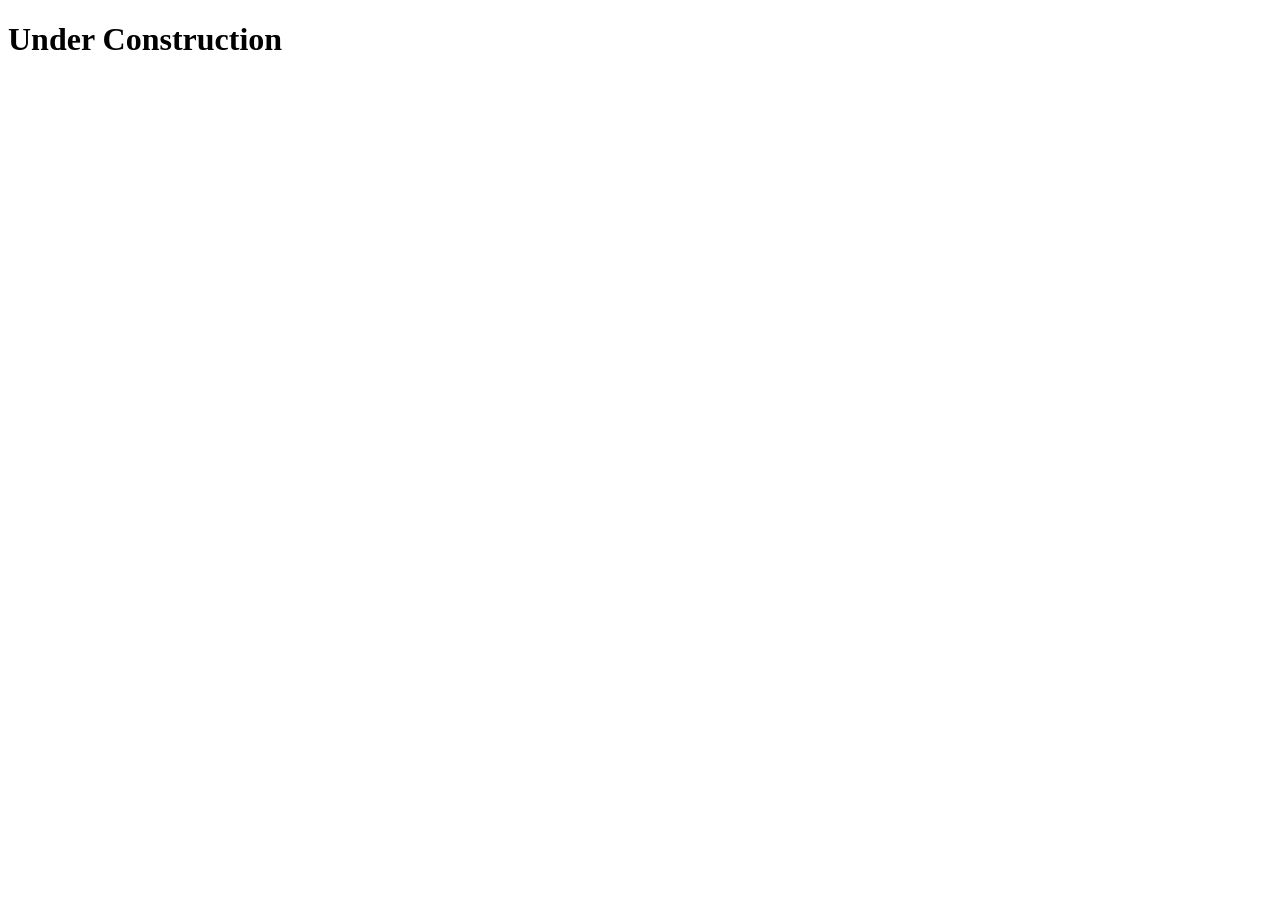
==== index.html @ 391fdf4a "Site under construction." ====
<!DOCTYPE html>
<html lang="en">
<head>
    <meta charset="UTF-8">
    <meta name="viewport" content="width=device-width, initial-scale=1.0">
    <title>Under Construction</title>
</head>
<body>
    <h1>Under Construction</h1>
</body>
</html>
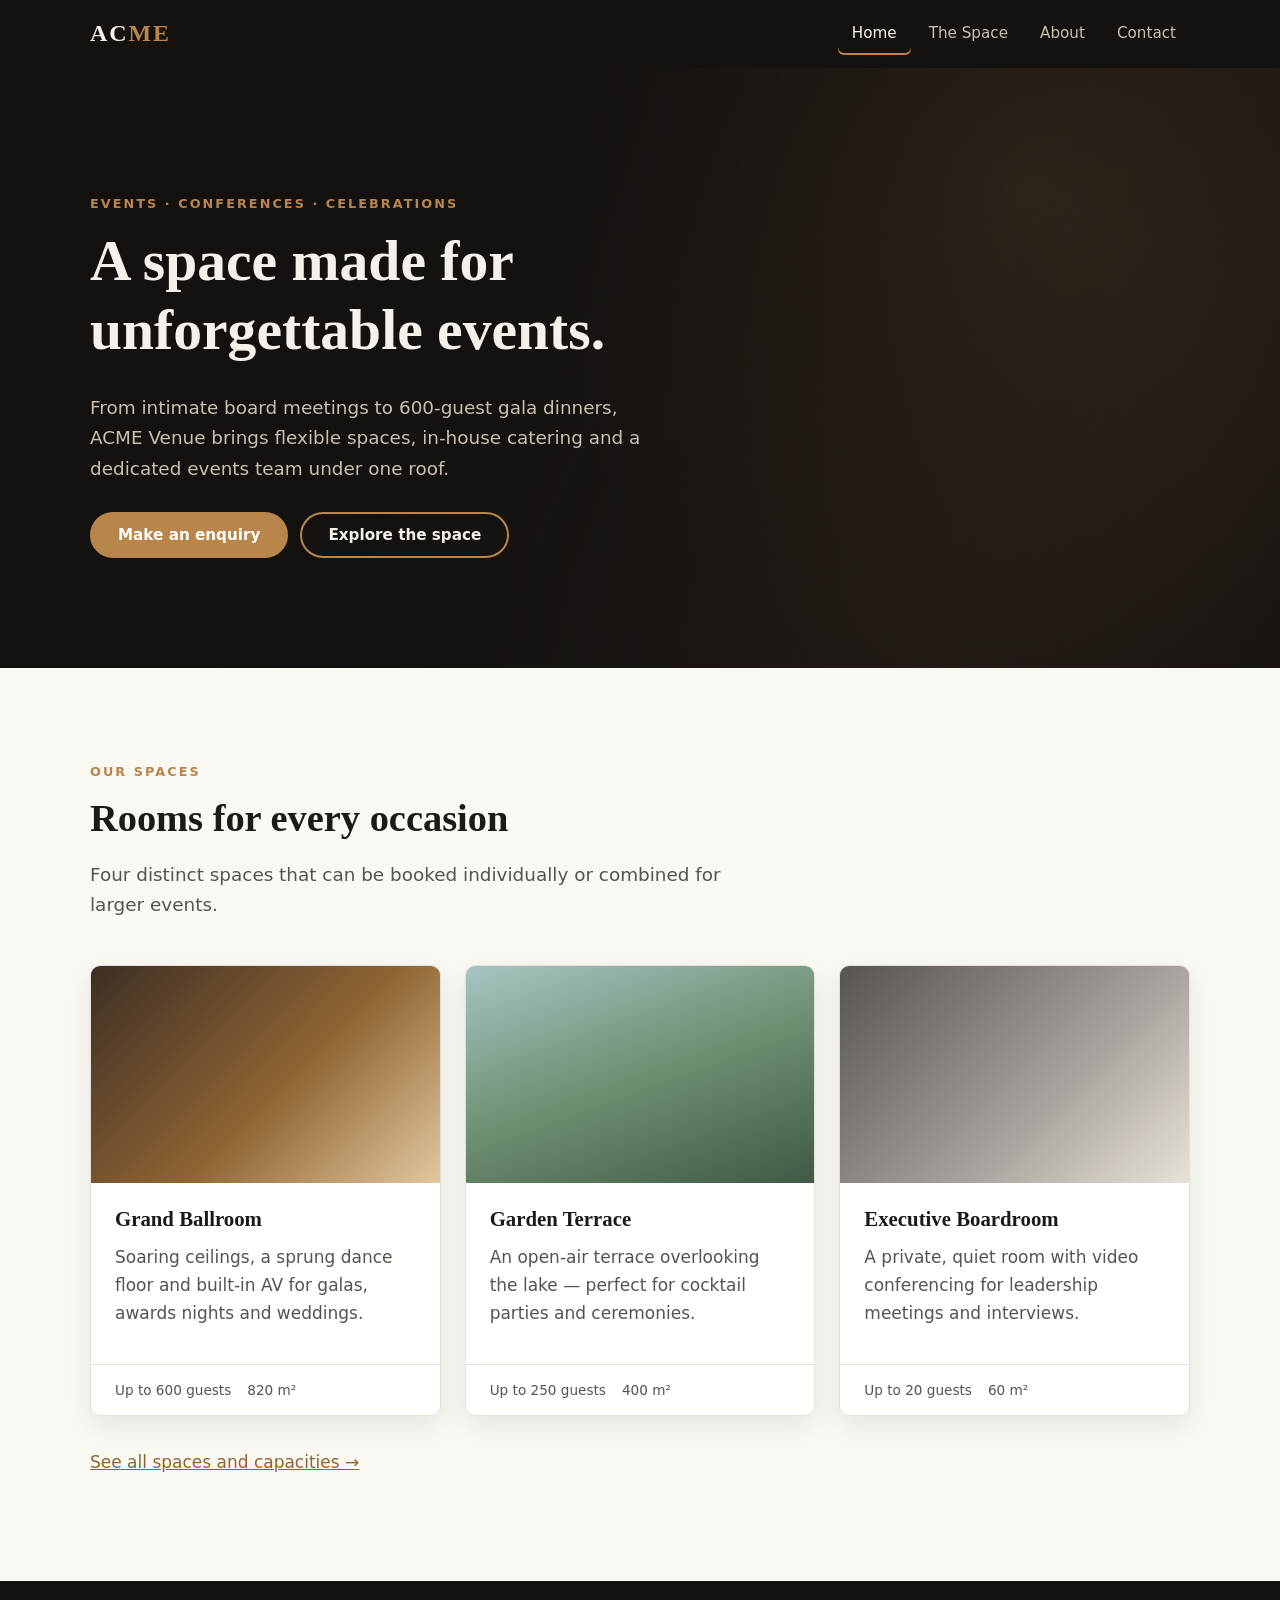
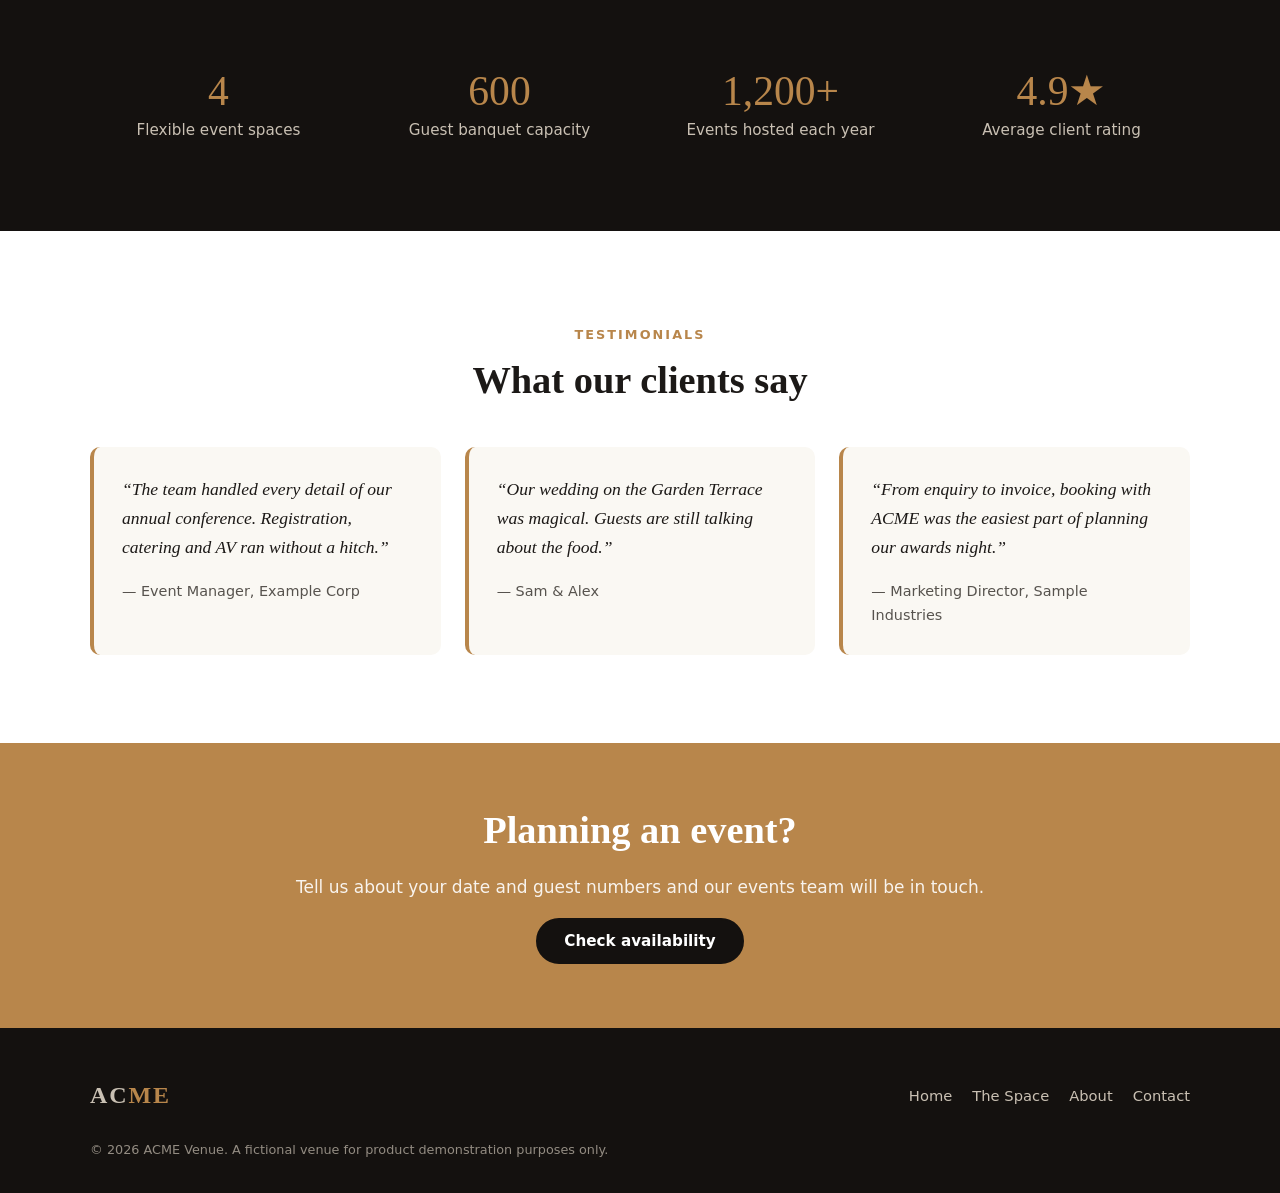
==== commit 52b2df61: "Publish main@a69da2f" ====
--- a/index.html
+++ b/index.html
@@ -1,11 +1,138 @@
 <!DOCTYPE html>
 <html lang="en">
 <head>
-    <meta charset="UTF-8">
-    <meta name="viewport" content="width=device-width, initial-scale=1.0">
-    <title>Under Construction</title>
+  <meta charset="UTF-8">
+  <meta name="viewport" content="width=device-width, initial-scale=1.0">
+  <title>ACME Venue — Events, Conferences &amp; Celebrations</title>
+  <meta name="description" content="ACME Venue is a fictional events venue used to demonstrate product features.">
+  <link rel="stylesheet" href="assets/css/styles.css">
 </head>
 <body>
-    <h1>Under Construction</h1>
+  <a class="skip-link" href="#main">Skip to content</a>
+
+  <header class="site-header">
+    <div class="container">
+      <a class="brand" href="index.html">AC<span>ME</span></a>
+      <button class="nav-toggle" type="button" aria-controls="site-nav" aria-expanded="false">Menu</button>
+      <nav class="site-nav" id="site-nav" aria-label="Main">
+        <ul>
+          <li><a href="index.html" aria-current="page">Home</a></li>
+          <li><a href="space.html">The Space</a></li>
+          <li><a href="about.html">About</a></li>
+          <li><a href="contact.html">Contact</a></li>
+        </ul>
+      </nav>
+    </div>
+  </header>
+
+  <main id="main">
+    <section class="hero">
+      <div class="container">
+        <span class="eyebrow">Events · Conferences · Celebrations</span>
+        <h1>A space made for<br>unforgettable events.</h1>
+        <p>From intimate board meetings to 600-guest gala dinners, ACME Venue brings flexible spaces, in-house catering and a dedicated events team under one roof.</p>
+        <div class="actions">
+          <a class="btn" href="contact.html">Make an enquiry</a>
+          <a class="btn btn--ghost" href="space.html">Explore the space</a>
+        </div>
+      </div>
+    </section>
+
+    <section class="section">
+      <div class="container">
+        <div class="section-head">
+          <span class="eyebrow">Our spaces</span>
+          <h2>Rooms for every occasion</h2>
+          <p class="lead">Four distinct spaces that can be booked individually or combined for larger events.</p>
+        </div>
+        <div class="grid grid--3">
+          <article class="card">
+            <div class="visual visual--ballroom" role="img" aria-label="Grand Ballroom"></div>
+            <div class="card__body">
+              <h3>Grand Ballroom</h3>
+              <p>Soaring ceilings, a sprung dance floor and built-in AV for galas, awards nights and weddings.</p>
+            </div>
+            <div class="card__meta"><span>Up to 600 guests</span><span>820 m²</span></div>
+          </article>
+          <article class="card">
+            <div class="visual visual--terrace" role="img" aria-label="Garden Terrace"></div>
+            <div class="card__body">
+              <h3>Garden Terrace</h3>
+              <p>An open-air terrace overlooking the lake — perfect for cocktail parties and ceremonies.</p>
+            </div>
+            <div class="card__meta"><span>Up to 250 guests</span><span>400 m²</span></div>
+          </article>
+          <article class="card">
+            <div class="visual visual--boardroom" role="img" aria-label="Executive Boardroom"></div>
+            <div class="card__body">
+              <h3>Executive Boardroom</h3>
+              <p>A private, quiet room with video conferencing for leadership meetings and interviews.</p>
+            </div>
+            <div class="card__meta"><span>Up to 20 guests</span><span>60 m²</span></div>
+          </article>
+        </div>
+        <p style="margin-top: 32px;"><a href="space.html">See all spaces and capacities →</a></p>
+      </div>
+    </section>
+
+    <section class="section section--dark">
+      <div class="container">
+        <div class="stats">
+          <div><span class="stat__num">4</span><span class="stat__label">Flexible event spaces</span></div>
+          <div><span class="stat__num">600</span><span class="stat__label">Guest banquet capacity</span></div>
+          <div><span class="stat__num">1,200+</span><span class="stat__label">Events hosted each year</span></div>
+          <div><span class="stat__num">4.9★</span><span class="stat__label">Average client rating</span></div>
+        </div>
+      </div>
+    </section>
+
+    <section class="section section--alt" id="testimonials">
+      <div class="container">
+        <div class="section-head section-head--center">
+          <span class="eyebrow">Testimonials</span>
+          <h2>What our clients say</h2>
+        </div>
+        <div class="grid grid--3">
+          <blockquote class="quote">
+            <p>“The team handled every detail of our annual conference. Registration, catering and AV ran without a hitch.”</p>
+            <footer>— Event Manager, Example Corp</footer>
+          </blockquote>
+          <blockquote class="quote">
+            <p>“Our wedding on the Garden Terrace was magical. Guests are still talking about the food.”</p>
+            <footer>— Sam &amp; Alex</footer>
+          </blockquote>
+          <blockquote class="quote">
+            <p>“From enquiry to invoice, booking with ACME was the easiest part of planning our awards night.”</p>
+            <footer>— Marketing Director, Sample Industries</footer>
+          </blockquote>
+        </div>
+      </div>
+    </section>
+
+    <section class="cta">
+      <div class="container">
+        <h2>Planning an event?</h2>
+        <p>Tell us about your date and guest numbers and our events team will be in touch.</p>
+        <a class="btn" href="contact.html">Check availability</a>
+      </div>
+    </section>
+  </main>
+
+  <footer class="site-footer">
+    <div class="container">
+      <a class="brand" href="index.html">AC<span>ME</span></a>
+      <nav aria-label="Footer">
+        <ul>
+          <li><a href="index.html">Home</a></li>
+          <li><a href="space.html">The Space</a></li>
+          <li><a href="about.html">About</a></li>
+          <li><a href="contact.html">Contact</a></li>
+        </ul>
+      </nav>
+      <p class="disclaimer">© <span data-year>2026</span> ACME Venue. A fictional venue for product demonstration purposes only.</p>
+    </div>
+  </footer>
+
+  <script src="assets/js/main.js"></script>
 </body>
 </html>
--- a/assets/css/styles.css
+++ b/assets/css/styles.css
@@ -0,0 +1,355 @@
+/* ==========================================================================
+   ACME Venue — demo website styles
+   Plain CSS, no build step. Keep every url() relative to this file.
+   ========================================================================== */
+
+:root {
+  --color-ink: #1c1917;
+  --color-ink-soft: #57534e;
+  --color-paper: #faf8f3;
+  --color-surface: #ffffff;
+  --color-line: #e7e2d8;
+  --color-dark: #14110f;
+  --color-dark-soft: #2a2420;
+  --color-accent: #b8864b;
+  --color-accent-dark: #8f6433;
+  --color-on-dark: #f5f1ea;
+  --color-on-dark-soft: #c9c0b3;
+
+  --font-sans: system-ui, -apple-system, "Segoe UI", Roboto, "Helvetica Neue", Arial, sans-serif;
+  --font-serif: "Iowan Old Style", "Palatino Linotype", Palatino, Georgia, serif;
+
+  --container: 1140px;
+  --radius: 10px;
+  --shadow: 0 10px 30px rgba(20, 17, 15, 0.08);
+}
+
+*, *::before, *::after { box-sizing: border-box; }
+
+html { scroll-behavior: smooth; }
+
+body {
+  margin: 0;
+  font-family: var(--font-sans);
+  font-size: 17px;
+  line-height: 1.65;
+  color: var(--color-ink);
+  background: var(--color-paper);
+}
+
+img { max-width: 100%; display: block; }
+
+h1, h2, h3 {
+  font-family: var(--font-serif);
+  font-weight: 600;
+  line-height: 1.2;
+  margin: 0 0 0.5em;
+}
+h1 { font-size: clamp(2.2rem, 5vw, 3.6rem); }
+h2 { font-size: clamp(1.7rem, 3.5vw, 2.4rem); }
+h3 { font-size: 1.3rem; }
+
+p { margin: 0 0 1em; }
+
+a { color: var(--color-accent-dark); }
+a:hover { color: var(--color-accent); }
+
+:focus-visible { outline: 3px solid var(--color-accent); outline-offset: 2px; }
+
+.container {
+  width: 100%;
+  max-width: var(--container);
+  margin: 0 auto;
+  padding: 0 20px;
+}
+
+.skip-link {
+  position: absolute;
+  left: -9999px;
+  top: 0;
+  background: var(--color-surface);
+  padding: 8px 16px;
+  z-index: 100;
+}
+.skip-link:focus { left: 16px; top: 16px; }
+
+.eyebrow {
+  display: inline-block;
+  font-size: 0.8rem;
+  font-weight: 600;
+  letter-spacing: 0.16em;
+  text-transform: uppercase;
+  color: var(--color-accent);
+  margin-bottom: 0.75rem;
+}
+
+/* ---------- Buttons ---------- */
+
+.btn {
+  display: inline-block;
+  padding: 12px 26px;
+  border-radius: 999px;
+  border: 2px solid var(--color-accent);
+  background: var(--color-accent);
+  color: #fff;
+  font: 600 0.95rem/1.2 var(--font-sans);
+  text-decoration: none;
+  cursor: pointer;
+  transition: background 0.2s ease, color 0.2s ease, transform 0.1s ease;
+}
+.btn:hover { background: var(--color-accent-dark); border-color: var(--color-accent-dark); color: #fff; transform: translateY(-1px); }
+.btn--ghost { background: transparent; color: var(--color-on-dark); }
+.btn--ghost:hover { background: rgba(184, 134, 75, 0.2); color: var(--color-on-dark); }
+.btn--outline { background: transparent; color: var(--color-ink); border-color: var(--color-ink); }
+.btn--outline:hover { background: var(--color-ink); border-color: var(--color-ink); color: #fff; }
+
+/* ---------- Header / nav ---------- */
+
+.site-header {
+  position: sticky;
+  top: 0;
+  z-index: 50;
+  background: var(--color-dark);
+  color: var(--color-on-dark);
+}
+.site-header .container {
+  display: flex;
+  align-items: center;
+  justify-content: space-between;
+  min-height: 68px;
+}
+
+.brand {
+  font-family: var(--font-serif);
+  font-size: 1.5rem;
+  font-weight: 600;
+  letter-spacing: 0.08em;
+  color: var(--color-on-dark);
+  text-decoration: none;
+}
+.brand span { color: var(--color-accent); }
+.brand:hover { color: var(--color-on-dark); }
+
+.nav-toggle {
+  display: none;
+  background: none;
+  border: 1px solid var(--color-dark-soft);
+  border-radius: 6px;
+  color: var(--color-on-dark);
+  padding: 6px 12px;
+  font: inherit;
+  cursor: pointer;
+}
+
+.site-nav ul {
+  display: flex;
+  gap: 4px;
+  list-style: none;
+  margin: 0;
+  padding: 0;
+}
+.site-nav a {
+  display: block;
+  padding: 8px 14px;
+  border-radius: 6px;
+  color: var(--color-on-dark-soft);
+  text-decoration: none;
+  font-size: 0.95rem;
+}
+.site-nav a:hover { color: var(--color-on-dark); background: var(--color-dark-soft); }
+.site-nav a[aria-current="page"] { color: var(--color-on-dark); box-shadow: inset 0 -2px 0 var(--color-accent); }
+
+@media (max-width: 760px) {
+  .nav-toggle { display: block; }
+  .site-nav {
+    display: none;
+    position: absolute;
+    top: 100%;
+    left: 0;
+    right: 0;
+    background: var(--color-dark);
+    border-top: 1px solid var(--color-dark-soft);
+    padding: 8px 20px 16px;
+  }
+  .site-nav.is-open { display: block; }
+  .site-nav ul { flex-direction: column; }
+}
+
+/* ---------- Hero ---------- */
+
+.hero {
+  position: relative;
+  color: var(--color-on-dark);
+  background:
+    linear-gradient(115deg, rgba(20, 17, 15, 0.92) 30%, rgba(20, 17, 15, 0.55)),
+    radial-gradient(circle at 80% 20%, #6b4f33 0, transparent 45%),
+    radial-gradient(circle at 70% 90%, #3d2f24 0, transparent 50%),
+    var(--color-dark);
+  padding: 120px 0 110px;
+  overflow: hidden;
+}
+.hero--compact { padding: 80px 0 70px; }
+.hero p { max-width: 36rem; font-size: 1.15rem; color: var(--color-on-dark-soft); }
+.hero .actions { display: flex; flex-wrap: wrap; gap: 12px; margin-top: 28px; }
+
+/* ---------- Sections ---------- */
+
+.section { padding: 88px 0; }
+.section--alt { background: var(--color-surface); }
+.section--dark { background: var(--color-dark); color: var(--color-on-dark); }
+.section--dark p { color: var(--color-on-dark-soft); }
+
+.section-head { max-width: 40rem; margin-bottom: 44px; }
+.section-head--center { margin-left: auto; margin-right: auto; text-align: center; }
+
+.lead { font-size: 1.15rem; color: var(--color-ink-soft); }
+
+@media (max-width: 760px) {
+  .section { padding: 56px 0; }
+  .hero { padding: 80px 0 72px; }
+}
+
+/* ---------- Grids & cards ---------- */
+
+.grid { display: grid; gap: 24px; }
+.grid--3 { grid-template-columns: repeat(auto-fit, minmax(260px, 1fr)); }
+.grid--2 { grid-template-columns: repeat(auto-fit, minmax(320px, 1fr)); gap: 56px; align-items: center; }
+
+.card {
+  background: var(--color-surface);
+  border: 1px solid var(--color-line);
+  border-radius: var(--radius);
+  overflow: hidden;
+  box-shadow: var(--shadow);
+  display: flex;
+  flex-direction: column;
+}
+.card__body { padding: 24px; flex: 1; }
+.card__body p { color: var(--color-ink-soft); margin-bottom: 0.75em; }
+.card__meta {
+  display: flex;
+  flex-wrap: wrap;
+  gap: 8px 16px;
+  font-size: 0.85rem;
+  color: var(--color-ink-soft);
+  padding: 14px 24px;
+  border-top: 1px solid var(--color-line);
+}
+
+/* Decorative "photo" placeholders — pure CSS so the site works offline. */
+.visual {
+  aspect-ratio: 16 / 10;
+  background: linear-gradient(135deg, #d9c4a5, #8f6433);
+}
+.visual--ballroom { background: linear-gradient(135deg, #3d2f24 0%, #8f6433 55%, #e2c89f 100%); }
+.visual--terrace  { background: linear-gradient(160deg, #a7c4c2 0%, #6f8f72 50%, #3f5a45 100%); }
+.visual--boardroom{ background: linear-gradient(135deg, #57534e 0%, #a8a29e 60%, #e7e2d8 100%); }
+.visual--gallery  { background: linear-gradient(135deg, #7c2d12 0%, #b8864b 60%, #f5d7a8 100%); }
+.visual--tall { aspect-ratio: 4 / 3; border-radius: var(--radius); box-shadow: var(--shadow); }
+
+/* ---------- Stats ---------- */
+
+.stats {
+  display: grid;
+  grid-template-columns: repeat(auto-fit, minmax(180px, 1fr));
+  gap: 24px;
+  text-align: center;
+}
+.stat__num {
+  display: block;
+  font-family: var(--font-serif);
+  font-size: 2.6rem;
+  color: var(--color-accent);
+  line-height: 1.1;
+}
+.stat__label { color: var(--color-on-dark-soft); font-size: 0.95rem; }
+
+/* ---------- Testimonials ---------- */
+
+.quote {
+  margin: 0;
+  padding: 28px;
+  background: var(--color-paper);
+  border-left: 4px solid var(--color-accent);
+  border-radius: var(--radius);
+}
+.quote p { font-family: var(--font-serif); font-size: 1.1rem; font-style: italic; }
+.quote footer { font-size: 0.9rem; color: var(--color-ink-soft); }
+
+/* ---------- Lists / tables ---------- */
+
+.ticks { list-style: none; padding: 0; margin: 0 0 1.5em; }
+.ticks li { position: relative; padding-left: 28px; margin-bottom: 8px; }
+.ticks li::before { content: "✓"; position: absolute; left: 0; color: var(--color-accent); font-weight: 700; }
+
+.table-wrap { overflow-x: auto; }
+table { width: 100%; border-collapse: collapse; background: var(--color-surface); border-radius: var(--radius); overflow: hidden; }
+th, td { padding: 14px 16px; text-align: left; border-bottom: 1px solid var(--color-line); }
+th { background: var(--color-dark); color: var(--color-on-dark); font-weight: 600; font-size: 0.9rem; }
+
+/* ---------- CTA banner ---------- */
+
+.cta {
+  background: var(--color-accent);
+  color: #fff;
+  padding: 64px 0;
+  text-align: center;
+}
+.cta h2 { color: #fff; }
+.cta p { color: rgba(255, 255, 255, 0.9); }
+.cta .btn { background: var(--color-dark); border-color: var(--color-dark); }
+.cta .btn:hover { background: var(--color-dark-soft); border-color: var(--color-dark-soft); }
+
+/* ---------- Forms ---------- */
+
+.form { display: grid; gap: 16px; }
+.form-row { display: grid; grid-template-columns: repeat(auto-fit, minmax(220px, 1fr)); gap: 16px; }
+.form label { display: block; font-weight: 600; font-size: 0.9rem; margin-bottom: 6px; }
+.form input, .form select, .form textarea {
+  width: 100%;
+  padding: 11px 14px;
+  font: inherit;
+  color: inherit;
+  background: var(--color-surface);
+  border: 1.5px solid var(--color-line);
+  border-radius: 8px;
+}
+.form input:focus, .form select:focus, .form textarea:focus {
+  outline: none;
+  border-color: var(--color-accent);
+  box-shadow: 0 0 0 3px rgba(184, 134, 75, 0.2);
+}
+.form-note { font-size: 0.85rem; color: var(--color-ink-soft); }
+.form-success {
+  padding: 16px 20px;
+  border-radius: 8px;
+  background: #ecf5e8;
+  border: 1px solid #b9d8ad;
+  color: #2f5a22;
+}
+
+.contact-list { list-style: none; padding: 0; margin: 0; }
+.contact-list li { margin-bottom: 18px; }
+.contact-list strong { display: block; font-size: 0.8rem; letter-spacing: 0.1em; text-transform: uppercase; color: var(--color-ink-soft); }
+
+.panel {
+  background: var(--color-surface);
+  border: 1px solid var(--color-line);
+  border-radius: var(--radius);
+  padding: 32px;
+  box-shadow: var(--shadow);
+}
+
+/* ---------- Footer ---------- */
+
+.site-footer {
+  background: var(--color-dark);
+  color: var(--color-on-dark-soft);
+  padding: 48px 0 32px;
+  font-size: 0.92rem;
+}
+.site-footer .container { display: flex; flex-wrap: wrap; gap: 24px; justify-content: space-between; align-items: center; }
+.site-footer nav ul { display: flex; flex-wrap: wrap; gap: 20px; list-style: none; margin: 0; padding: 0; }
+.site-footer a { color: var(--color-on-dark-soft); text-decoration: none; }
+.site-footer a:hover { color: var(--color-on-dark); }
+.site-footer .disclaimer { flex-basis: 100%; font-size: 0.8rem; opacity: 0.7; margin: 0; }
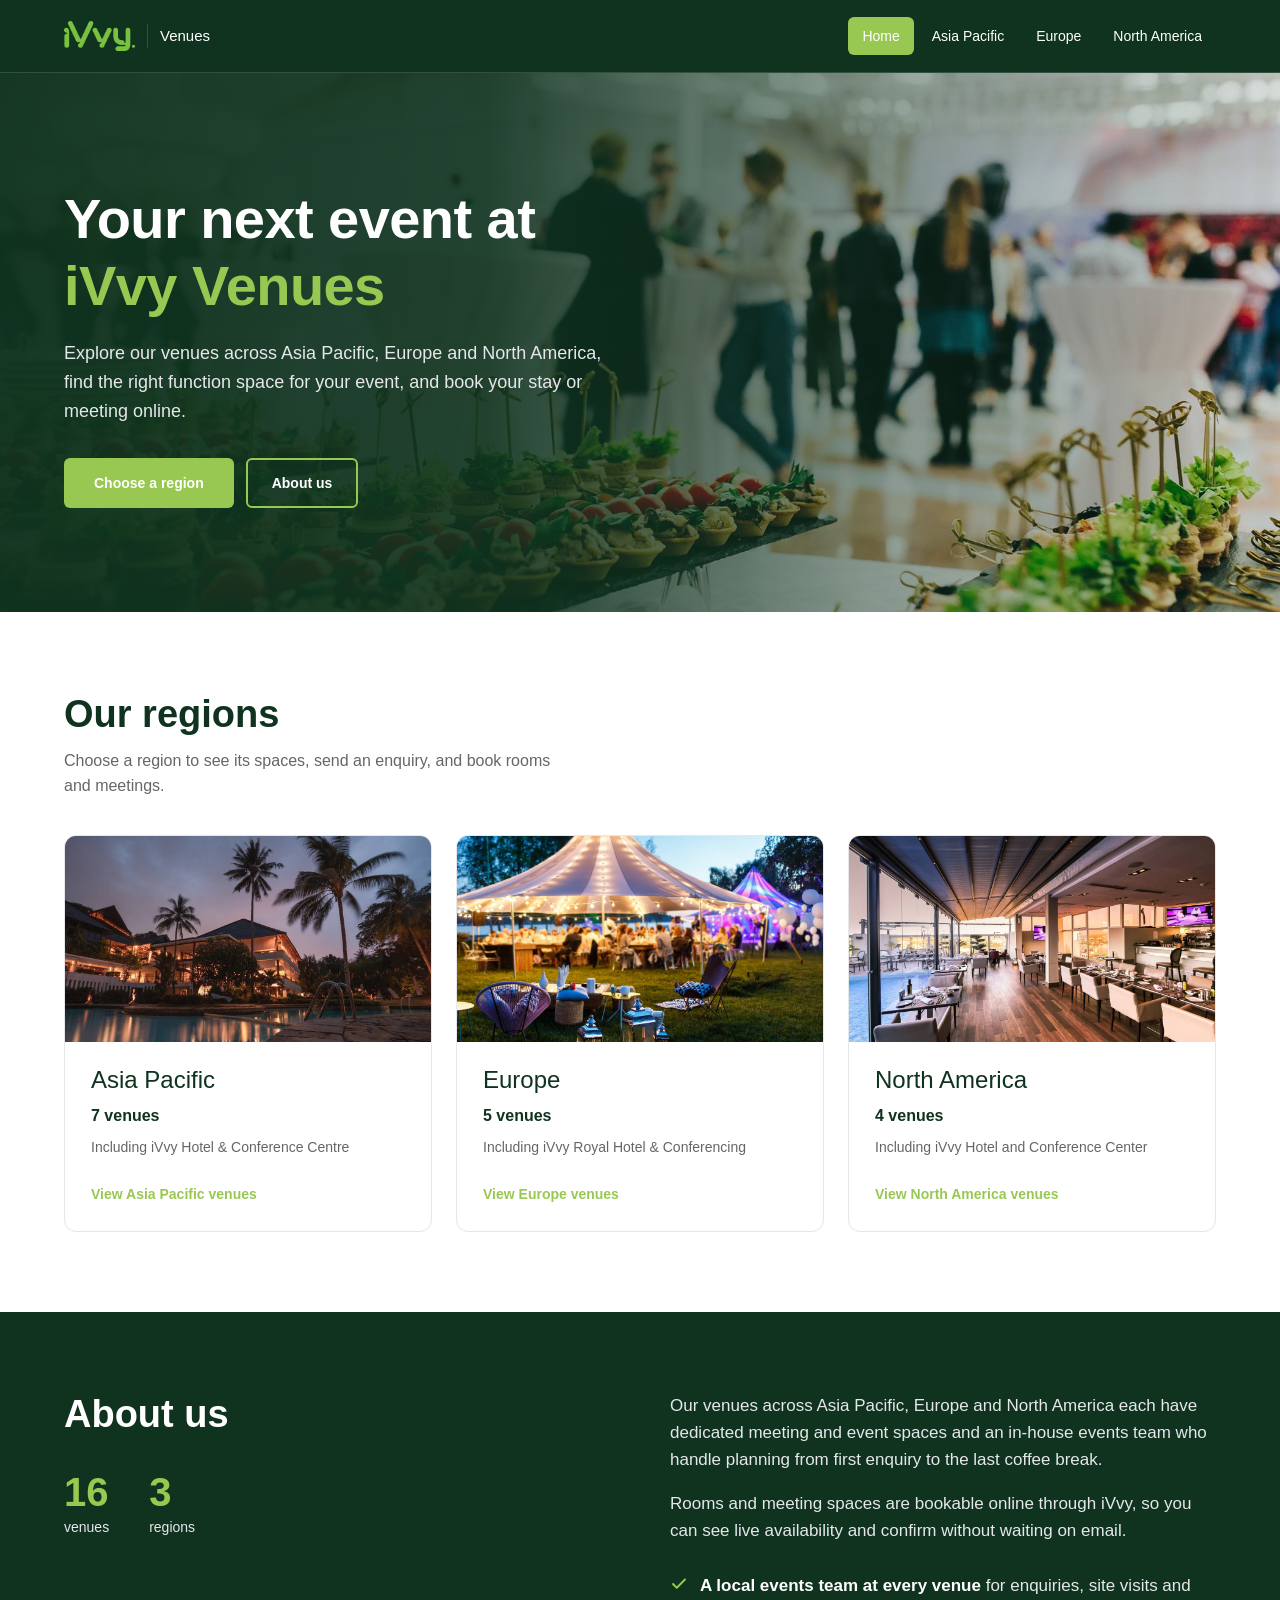
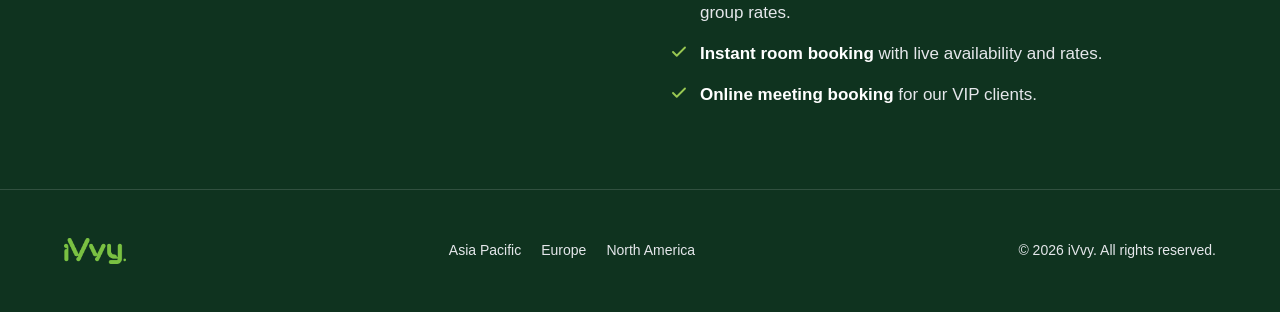
==== commit 05198b4c: "Publish main@b906168" ====
--- a/index.html
+++ b/index.html
@@ -1,138 +1,34 @@
 <!DOCTYPE html>
 <html lang="en">
 <head>
-  <meta charset="UTF-8">
-  <meta name="viewport" content="width=device-width, initial-scale=1.0">
-  <title>ACME Venue — Events, Conferences &amp; Celebrations</title>
-  <meta name="description" content="ACME Venue is a fictional events venue used to demonstrate product features.">
-  <link rel="stylesheet" href="assets/css/styles.css">
+<meta charset="utf-8">
+<meta name="viewport" content="width=device-width, initial-scale=1, viewport-fit=cover">
+<title>iVvy Venues — Meeting and event spaces</title>
+<link rel="stylesheet" href="assets/css/styles.css">
 </head>
 <body>
-  <a class="skip-link" href="#main">Skip to content</a>
+<a class="skip" href="#main">Skip to content</a>
+<header class="site-header">
+  <div class="container">
+    <a class="brand" href="#/" aria-label="iVvy Venues home"><img src="assets/img/logo.png" alt="iVvy"><span>Venues</span></a>
+    <nav class="nav" aria-label="Main">
+      <a href="#/" data-route="home">Home</a>
+      <a href="#/asia-pacific" data-route="asia-pacific">Asia Pacific</a>
+      <a href="#/europe" data-route="europe">Europe</a>
+      <a href="#/north-america" data-route="north-america">North America</a>
+    </nav>
+  </div>
+</header>
+<main id="main" tabindex="-1"></main>
+<footer class="site-footer">
+  <div class="container">
+    <img src="assets/img/logo.png" alt="iVvy">
+    <nav aria-label="Footer"><a href="#/asia-pacific">Asia Pacific</a><a href="#/europe">Europe</a><a href="#/north-america">North America</a></nav>
+    <span>© 2026 iVvy. All rights reserved.</span>
+  </div>
+</footer>
+<div class="toast" role="status" aria-live="polite" id="toast"></div>
 
-  <header class="site-header">
-    <div class="container">
-      <a class="brand" href="index.html">AC<span>ME</span></a>
-      <button class="nav-toggle" type="button" aria-controls="site-nav" aria-expanded="false">Menu</button>
-      <nav class="site-nav" id="site-nav" aria-label="Main">
-        <ul>
-          <li><a href="index.html" aria-current="page">Home</a></li>
-          <li><a href="space.html">The Space</a></li>
-          <li><a href="about.html">About</a></li>
-          <li><a href="contact.html">Contact</a></li>
-        </ul>
-      </nav>
-    </div>
-  </header>
-
-  <main id="main">
-    <section class="hero">
-      <div class="container">
-        <span class="eyebrow">Events · Conferences · Celebrations</span>
-        <h1>A space made for<br>unforgettable events.</h1>
-        <p>From intimate board meetings to 600-guest gala dinners, ACME Venue brings flexible spaces, in-house catering and a dedicated events team under one roof.</p>
-        <div class="actions">
-          <a class="btn" href="contact.html">Make an enquiry</a>
-          <a class="btn btn--ghost" href="space.html">Explore the space</a>
-        </div>
-      </div>
-    </section>
-
-    <section class="section">
-      <div class="container">
-        <div class="section-head">
-          <span class="eyebrow">Our spaces</span>
-          <h2>Rooms for every occasion</h2>
-          <p class="lead">Four distinct spaces that can be booked individually or combined for larger events.</p>
-        </div>
-        <div class="grid grid--3">
-          <article class="card">
-            <div class="visual visual--ballroom" role="img" aria-label="Grand Ballroom"></div>
-            <div class="card__body">
-              <h3>Grand Ballroom</h3>
-              <p>Soaring ceilings, a sprung dance floor and built-in AV for galas, awards nights and weddings.</p>
-            </div>
-            <div class="card__meta"><span>Up to 600 guests</span><span>820 m²</span></div>
-          </article>
-          <article class="card">
-            <div class="visual visual--terrace" role="img" aria-label="Garden Terrace"></div>
-            <div class="card__body">
-              <h3>Garden Terrace</h3>
-              <p>An open-air terrace overlooking the lake — perfect for cocktail parties and ceremonies.</p>
-            </div>
-            <div class="card__meta"><span>Up to 250 guests</span><span>400 m²</span></div>
-          </article>
-          <article class="card">
-            <div class="visual visual--boardroom" role="img" aria-label="Executive Boardroom"></div>
-            <div class="card__body">
-              <h3>Executive Boardroom</h3>
-              <p>A private, quiet room with video conferencing for leadership meetings and interviews.</p>
-            </div>
-            <div class="card__meta"><span>Up to 20 guests</span><span>60 m²</span></div>
-          </article>
-        </div>
-        <p style="margin-top: 32px;"><a href="space.html">See all spaces and capacities →</a></p>
-      </div>
-    </section>
-
-    <section class="section section--dark">
-      <div class="container">
-        <div class="stats">
-          <div><span class="stat__num">4</span><span class="stat__label">Flexible event spaces</span></div>
-          <div><span class="stat__num">600</span><span class="stat__label">Guest banquet capacity</span></div>
-          <div><span class="stat__num">1,200+</span><span class="stat__label">Events hosted each year</span></div>
-          <div><span class="stat__num">4.9★</span><span class="stat__label">Average client rating</span></div>
-        </div>
-      </div>
-    </section>
-
-    <section class="section section--alt" id="testimonials">
-      <div class="container">
-        <div class="section-head section-head--center">
-          <span class="eyebrow">Testimonials</span>
-          <h2>What our clients say</h2>
-        </div>
-        <div class="grid grid--3">
-          <blockquote class="quote">
-            <p>“The team handled every detail of our annual conference. Registration, catering and AV ran without a hitch.”</p>
-            <footer>— Event Manager, Example Corp</footer>
-          </blockquote>
-          <blockquote class="quote">
-            <p>“Our wedding on the Garden Terrace was magical. Guests are still talking about the food.”</p>
-            <footer>— Sam &amp; Alex</footer>
-          </blockquote>
-          <blockquote class="quote">
-            <p>“From enquiry to invoice, booking with ACME was the easiest part of planning our awards night.”</p>
-            <footer>— Marketing Director, Sample Industries</footer>
-          </blockquote>
-        </div>
-      </div>
-    </section>
-
-    <section class="cta">
-      <div class="container">
-        <h2>Planning an event?</h2>
-        <p>Tell us about your date and guest numbers and our events team will be in touch.</p>
-        <a class="btn" href="contact.html">Check availability</a>
-      </div>
-    </section>
-  </main>
-
-  <footer class="site-footer">
-    <div class="container">
-      <a class="brand" href="index.html">AC<span>ME</span></a>
-      <nav aria-label="Footer">
-        <ul>
-          <li><a href="index.html">Home</a></li>
-          <li><a href="space.html">The Space</a></li>
-          <li><a href="about.html">About</a></li>
-          <li><a href="contact.html">Contact</a></li>
-        </ul>
-      </nav>
-      <p class="disclaimer">© <span data-year>2026</span> ACME Venue. A fictional venue for product demonstration purposes only.</p>
-    </div>
-  </footer>
-
-  <script src="assets/js/main.js"></script>
+<script src="assets/js/main.js"></script>
 </body>
 </html>
--- a/assets/css/styles.css
+++ b/assets/css/styles.css
@@ -1,355 +1,185 @@
-/* ==========================================================================
-   ACME Venue — demo website styles
-   Plain CSS, no build step. Keep every url() relative to this file.
-   ========================================================================== */
+:root{
+  --ivvy-dark-green:#0F331F; --ivvy-green-mid:#99c852; --ivvy-green-hover:#7aaa3a; --ivvy-green-light:#CCE3A8;
+  --ivvy-white:#ffffff; --ivvy-off-white:#e5e7eb; --ivvy-light-gray:#e5e7eb; --ivvy-body-dark:#666666; --ivvy-body-light:#e5e7eb; --ivvy-muted-text:#666666;
+  --ivvy-font-heading:'Poppins', Arial, sans-serif; --ivvy-font-body:'Nunito Sans', Arial, sans-serif;
+  --ivvy-container:1200px; --ivvy-radius-card:10px; --ivvy-radius-btn:6px;
+  /* neutral scale */
+  --ivvy-card-dark:#1a4a2a;
+  --page:var(--ivvy-white); --alt:var(--ivvy-white); --card:var(--ivvy-white); --well:var(--ivvy-white); --border:var(--ivvy-light-gray);
+  --heading:var(--ivvy-dark-green); --text:var(--ivvy-body-dark); --strong:var(--ivvy-dark-green); --accent:var(--ivvy-green-mid);
+  --photo-a:var(--ivvy-off-white); --photo-b:var(--ivvy-off-white); --photo-icon:var(--ivvy-muted-text); --field:var(--ivvy-white);
+  color-scheme:light;
+  box-sizing:border-box; padding-top:env(safe-area-inset-top,0px); padding-bottom:env(safe-area-inset-bottom,0px);
+  background:var(--page);
+}
+html{scroll-padding-top:calc(env(safe-area-inset-top,0px) + 88px)}
+*,*::before,*::after{box-sizing:border-box}
+body{margin:0;font-family:var(--ivvy-font-body);font-size:16px;line-height:1.6;color:var(--text);background:var(--page)}
+h1,h2,h3{font-family:var(--ivvy-font-heading);color:var(--heading);line-height:1.2;margin:0}
+p{margin:0}
+a{color:var(--accent);text-decoration:none}
+a:hover{text-decoration:underline}
+.btn:hover,.nav a:hover,.brand:hover,.region-card:hover,.site-footer a:hover{text-decoration:none}
+img{max-width:100%;display:block}
+:focus-visible{outline:3px solid var(--accent);outline-offset:3px;border-radius:4px}
+[tabindex="-1"]:focus{outline:none}
+.container{max-width:var(--ivvy-container);margin:0 auto;padding:0 24px}
+.section{padding:80px 0}
+/* dark green scope: nav, headers, alternating sections, footer */
+.site-header,.hero,.section--alt,.site-footer{
+  --page:var(--ivvy-dark-green); --alt:var(--ivvy-dark-green); --card:var(--ivvy-card-dark); --well:rgba(255,255,255,.08);
+  --border:rgba(255,255,255,.14); --heading:var(--ivvy-white); --strong:var(--ivvy-white); --text:var(--ivvy-body-light);
+  color:var(--text);
+}
+.section--alt{background:var(--ivvy-dark-green)}
+.form-card{ /* white card on dark: restore light tokens */
+  --card:var(--ivvy-white); --border:var(--ivvy-light-gray); --heading:var(--ivvy-dark-green); --strong:var(--ivvy-dark-green); --text:var(--ivvy-body-dark); --field:var(--ivvy-white);
+  color:var(--text);
+}
+.section--alt .stat b{color:var(--ivvy-green-mid)}
+@media (max-width:768px){.section{padding:48px 0}}
 
-:root {
-  --color-ink: #1c1917;
-  --color-ink-soft: #57534e;
-  --color-paper: #faf8f3;
-  --color-surface: #ffffff;
-  --color-line: #e7e2d8;
-  --color-dark: #14110f;
-  --color-dark-soft: #2a2420;
-  --color-accent: #b8864b;
-  --color-accent-dark: #8f6433;
-  --color-on-dark: #f5f1ea;
-  --color-on-dark-soft: #c9c0b3;
-
-  --font-sans: system-ui, -apple-system, "Segoe UI", Roboto, "Helvetica Neue", Arial, sans-serif;
-  --font-serif: "Iowan Old Style", "Palatino Linotype", Palatino, Georgia, serif;
-
-  --container: 1140px;
-  --radius: 10px;
-  --shadow: 0 10px 30px rgba(20, 17, 15, 0.08);
+/* header */
+.site-header{position:sticky;top:env(safe-area-inset-top,0px);z-index:20;background:var(--ivvy-dark-green);border-bottom:1px solid var(--border)}
+.site-header .container{display:flex;align-items:center;gap:24px;height:72px}
+.brand{display:flex;align-items:center;gap:12px;text-decoration:none;flex-shrink:0}
+.brand img{height:30px;width:auto}
+.brand span{font-family:var(--ivvy-font-heading);font-weight:500;color:var(--heading);font-size:15px;padding-left:12px;border-left:1px solid var(--border)}
+.nav{margin-left:auto;display:flex;gap:4px;overflow-x:auto;scrollbar-width:none}
+.nav::-webkit-scrollbar{display:none}
+.nav a{font-family:var(--ivvy-font-heading);font-weight:500;font-size:14px;color:var(--strong);text-decoration:none;padding:8px 14px;border-radius:var(--ivvy-radius-btn);white-space:nowrap}
+.nav a:hover{background:var(--well)}
+.nav a[aria-current="page"]{color:#fff;background:var(--accent)}
+@media (max-width:640px){
+  .site-header .container{flex-direction:column;align-items:flex-start;height:auto;padding-top:12px;padding-bottom:8px;gap:8px}
+  .nav{margin-left:-14px;width:calc(100% + 28px)}
 }
 
-*, *::before, *::after { box-sizing: border-box; }
+/* buttons */
+.btn{display:inline-flex;align-items:center;justify-content:center;font-family:var(--ivvy-font-heading);font-weight:600;font-size:14px;border-radius:var(--ivvy-radius-btn);padding:12px 28px;text-decoration:none;cursor:pointer;border:2px solid transparent;transition:background .2s ease,transform .1s ease,color .2s ease}
+.btn-primary{background:var(--accent);color:var(--ivvy-white);border:none;padding:14px 30px}
+.btn-primary:hover{background:var(--ivvy-green-hover);transform:translateY(-1px)}
+.btn-outline{background:transparent;color:var(--ivvy-dark-green);border-color:var(--ivvy-dark-green);padding:10px 24px}
+.btn-outline:hover{background:var(--ivvy-dark-green);color:var(--ivvy-white)}
+/* Dark Ghost on dark sections */
+.hero .btn-outline,.section--alt .btn-outline{color:var(--ivvy-white);border-color:var(--ivvy-green-mid)}
+.hero .btn-outline:hover,.section--alt .btn-outline:hover{background:rgba(153,200,82,.15);color:var(--ivvy-white)}
 
-html { scroll-behavior: smooth; }
+/* hero */
+.hero{position:relative;padding:112px 0 104px;background:var(--ivvy-dark-green) center/cover no-repeat;isolation:isolate}
+.hero::before{content:"";position:absolute;inset:0;z-index:-1;background:linear-gradient(90deg,
+  rgba(15,51,31,.97) 0%, rgba(15,51,31,.9) 38%, rgba(15,51,31,.45) 68%, rgba(15,51,31,.15) 100%)}
+@media (max-width:900px){.hero::before{background:rgba(15,51,31,.86)}}
+.hero h1 em{font-style:normal;color:var(--ivvy-green-mid)}
+.hero h1{font-weight:700;font-size:clamp(34px,5.2vw,56px);max-width:17ch;letter-spacing:-.01em}
+.hero .lede{font-size:18px;max-width:54ch;margin-top:20px}
+.hero .actions{display:flex;gap:12px;flex-wrap:wrap;margin-top:32px}
+.hero .country{display:inline-flex;align-items:center;gap:8px;font-family:var(--ivvy-font-heading);font-weight:500;font-size:14px;color:var(--strong);background:var(--card);border:1px solid var(--border);border-radius:999px;padding:6px 14px 6px 8px;margin-bottom:20px}
+.hero .country i{width:10px;height:10px;border-radius:50%;background:var(--accent)}
+@media (max-width:768px){.hero{padding:64px 0 64px}}
 
-body {
-  margin: 0;
-  font-family: var(--font-sans);
-  font-size: 17px;
-  line-height: 1.65;
-  color: var(--color-ink);
-  background: var(--color-paper);
-}
+.section-head{display:flex;justify-content:space-between;align-items:end;gap:24px;flex-wrap:wrap;margin-bottom:36px}
+.section-head h2{font-size:clamp(26px,3.4vw,38px);font-weight:600}
+.section-head p{max-width:56ch;margin-top:10px}
 
-img { max-width: 100%; display: block; }
+/* home region blocks */
+.regions{display:grid;grid-template-columns:repeat(3,1fr);gap:24px}
+.region-card{background:var(--card);border:1px solid var(--border);border-radius:12px;overflow:hidden;display:flex;flex-direction:column;text-decoration:none;color:var(--text);transition:transform .15s ease,box-shadow .15s ease}
+.region-card:hover{transform:translateY(-3px);box-shadow:0 10px 30px rgba(15,51,31,.08)}
+.region-card .photo{aspect-ratio:16/9}
+.region-card .body{padding:24px 26px 26px;display:flex;flex-direction:column;gap:8px;flex:1}
+.region-card h3{font-size:24px;font-weight:500}
+.region-card .hotel{color:var(--strong);font-weight:600}
+.region-card .meta{font-size:14px}
+.region-card .go{margin-top:auto;padding-top:16px;font-family:var(--ivvy-font-heading);font-weight:600;font-size:14px;color:var(--accent)}
+@media (max-width:900px){.regions{grid-template-columns:1fr}}
 
-h1, h2, h3 {
-  font-family: var(--font-serif);
-  font-weight: 600;
-  line-height: 1.2;
-  margin: 0 0 0.5em;
-}
-h1 { font-size: clamp(2.2rem, 5vw, 3.6rem); }
-h2 { font-size: clamp(1.7rem, 3.5vw, 2.4rem); }
-h3 { font-size: 1.3rem; }
+/* about */
+.about{display:grid;grid-template-columns:1fr 1fr;gap:60px;align-items:start}
+.about h2{font-size:clamp(26px,3.4vw,38px);font-weight:600}
+.about .copy{font-size:17px;max-width:60ch}
+.about .copy p+p{margin-top:16px}
+.stats{display:flex;gap:40px;flex-wrap:wrap;margin-top:32px}
+.stat b{display:block;font-family:var(--ivvy-font-heading);color:var(--heading);font-size:40px;font-weight:700;line-height:1.1}
+.stat span{font-size:14px}
+.about-list{list-style:none;padding:0;margin:28px 0 0;display:grid;gap:14px}
+.about-list li{display:flex;gap:12px;align-items:flex-start}
+.about-list svg{flex-shrink:0;margin-top:3px;color:var(--accent)}
+.about-list strong{color:var(--strong)}
+@media (max-width:900px){.about{grid-template-columns:1fr;gap:28px}}
 
-p { margin: 0 0 1em; }
+/* photos */
+.photo{position:relative;background:linear-gradient(135deg,var(--photo-a),var(--photo-b));color:var(--photo-icon);display:grid;place-items:center;overflow:hidden;margin:0}
+.photo svg{width:64px;height:64px}
+.photo img{position:absolute;inset:0;width:100%;height:100%;object-fit:cover}
 
-a { color: var(--color-accent-dark); }
-a:hover { color: var(--color-accent); }
+/* spaces */
+.filters{display:flex;gap:8px;flex-wrap:wrap}
+.chip{font-family:var(--ivvy-font-heading);font-size:13px;font-weight:500;padding:7px 14px;border-radius:999px;border:1.5px solid var(--border);background:var(--card);color:var(--strong);cursor:pointer}
+.chip:hover{border-color:var(--accent)}
+.chip[aria-pressed="true"]{background:var(--accent);border-color:var(--accent);color:#fff}
+.chip span{opacity:.7;margin-left:4px}
+.spaces{display:flex;gap:20px;overflow-x:auto;scroll-snap-type:x mandatory;scroll-behavior:smooth;padding-bottom:12px;scrollbar-width:thin;scrollbar-color:var(--border) transparent;overscroll-behavior-x:contain}
+.spaces::-webkit-scrollbar{height:6px}.spaces::-webkit-scrollbar-thumb{background:var(--border);border-radius:3px}
+.spaces .space{flex:0 0 calc((100% - 4 * 20px) / 4.4);scroll-snap-align:start;min-width:220px}
+@media (max-width:900px){.spaces .space{flex-basis:calc((100% - 20px) / 2.2)}}
+@media (max-width:560px){.spaces .space{flex-basis:78%}}
+.scroller-nav{display:flex;gap:8px}
+.arrow{width:44px;height:44px;border-radius:50%;border:1.5px solid var(--border);background:var(--card);color:var(--heading);display:grid;place-items:center;cursor:pointer;transition:border-color .2s,background .2s}
+.arrow:hover:not(:disabled){border-color:var(--accent);background:var(--accent);color:#fff}
+.arrow:disabled{opacity:.35;cursor:default}
+.space{background:var(--card);border-radius:12px;overflow:hidden;border:1px solid var(--border)}
+.space .photo{aspect-ratio:4/3}
+.space .body{padding:16px 20px 18px}
+.space h3{font-size:18px;font-weight:500}
+.space .kind{font-size:14px;margin-top:2px}
 
-:focus-visible { outline: 3px solid var(--color-accent); outline-offset: 2px; }
+/* contact */
+.contact{display:grid;grid-template-columns:1fr 1.4fr;gap:60px;align-items:start}
+.contact .copy h2{font-size:clamp(26px,3.4vw,38px);font-weight:600}
+.contact .copy p{margin-top:12px;max-width:44ch}
+.contact-detail{margin-top:28px;display:grid;gap:12px;font-size:15px;color:var(--strong)}
+.contact-detail div{display:flex;gap:10px;align-items:center}
+.contact-detail svg{color:var(--accent)}
+.form-card{background:var(--card);border-radius:var(--ivvy-radius-card);padding:36px 40px;box-shadow:0 4px 24px rgba(15,51,31,.06);border:1px solid var(--border)}
+.form-grid{display:grid;grid-template-columns:1fr 1fr;gap:18px}
+.field{display:flex;flex-direction:column}
+.field.full{grid-column:1/-1}
+.field label{font-family:var(--ivvy-font-heading);font-size:13px;font-weight:600;color:var(--strong);margin-bottom:5px}
+.field label small{font-weight:400;color:var(--text)}
+.field input,.field select,.field textarea{width:100%;padding:10px 14px;border:1.5px solid var(--border);border-radius:6px;font-family:var(--ivvy-font-body);font-size:15px;color:var(--strong);background:var(--field);transition:border-color .2s}
+.field textarea{min-height:110px;resize:vertical}
+.field input:focus,.field select:focus,.field textarea:focus{outline:none;border-color:var(--accent);box-shadow:0 0 0 3px rgba(153,200,82,.2)}
+.field .err{font-size:12.5px;color:#c0392b;margin-top:4px}
+.field.invalid input{border-color:#c0392b}
+.form-card .btn-primary{width:100%;margin-top:22px}
+.form-done{text-align:center;padding:24px 0}
+.form-done .tick{width:56px;height:56px;border-radius:50%;background:var(--accent);display:grid;place-items:center;margin:0 auto 16px;color:#fff}
+.form-done h3{font-size:22px;margin-bottom:8px}
+@media (max-width:900px){.contact{grid-template-columns:1fr;gap:28px}.form-card{padding:24px}}
+@media (max-width:560px){.form-grid{grid-template-columns:1fr}}
 
-.container {
-  width: 100%;
-  max-width: var(--container);
-  margin: 0 auto;
-  padding: 0 20px;
-}
+/* booking blocks */
+.book{display:grid;grid-template-columns:1fr 1fr;gap:24px}
+.book-block{border-radius:12px;padding:40px;display:flex;flex-direction:column;gap:14px;background:var(--card);border:1px solid var(--border)}
+.book-block h2{font-size:clamp(24px,2.8vw,32px);font-weight:600}
+.book-block p{max-width:46ch}
+.book-block .btn{align-self:flex-start;margin-top:auto}
+.book-block .icon{width:52px;height:52px;border-radius:10px;display:grid;place-items:center;background:var(--ivvy-green-light);color:var(--ivvy-dark-green)}
+.book-block--vip{background:var(--well)}
+.book-block--vip .icon{background:var(--ivvy-dark-green);color:var(--ivvy-green-mid)}
+@media (max-width:900px){.book{grid-template-columns:1fr}.book-block{padding:28px}}
 
-.skip-link {
-  position: absolute;
-  left: -9999px;
-  top: 0;
-  background: var(--color-surface);
-  padding: 8px 16px;
-  z-index: 100;
-}
-.skip-link:focus { left: 16px; top: 16px; }
+/* footer */
+.site-footer{background:var(--ivvy-dark-green);border-top:1px solid var(--border);padding:48px 0;font-size:14px}
+.site-footer .container{display:flex;justify-content:space-between;gap:24px;flex-wrap:wrap;align-items:center}
+.site-footer img{height:26px}
+.site-footer nav{display:flex;gap:20px;flex-wrap:wrap}
+.site-footer a{color:var(--ivvy-body-light);text-decoration:none}
+.site-footer a:hover{color:var(--accent)}
 
-.eyebrow {
-  display: inline-block;
-  font-size: 0.8rem;
-  font-weight: 600;
-  letter-spacing: 0.16em;
-  text-transform: uppercase;
-  color: var(--color-accent);
-  margin-bottom: 0.75rem;
-}
-
-/* ---------- Buttons ---------- */
-
-.btn {
-  display: inline-block;
-  padding: 12px 26px;
-  border-radius: 999px;
-  border: 2px solid var(--color-accent);
-  background: var(--color-accent);
-  color: #fff;
-  font: 600 0.95rem/1.2 var(--font-sans);
-  text-decoration: none;
-  cursor: pointer;
-  transition: background 0.2s ease, color 0.2s ease, transform 0.1s ease;
-}
-.btn:hover { background: var(--color-accent-dark); border-color: var(--color-accent-dark); color: #fff; transform: translateY(-1px); }
-.btn--ghost { background: transparent; color: var(--color-on-dark); }
-.btn--ghost:hover { background: rgba(184, 134, 75, 0.2); color: var(--color-on-dark); }
-.btn--outline { background: transparent; color: var(--color-ink); border-color: var(--color-ink); }
-.btn--outline:hover { background: var(--color-ink); border-color: var(--color-ink); color: #fff; }
-
-/* ---------- Header / nav ---------- */
-
-.site-header {
-  position: sticky;
-  top: 0;
-  z-index: 50;
-  background: var(--color-dark);
-  color: var(--color-on-dark);
-}
-.site-header .container {
-  display: flex;
-  align-items: center;
-  justify-content: space-between;
-  min-height: 68px;
-}
-
-.brand {
-  font-family: var(--font-serif);
-  font-size: 1.5rem;
-  font-weight: 600;
-  letter-spacing: 0.08em;
-  color: var(--color-on-dark);
-  text-decoration: none;
-}
-.brand span { color: var(--color-accent); }
-.brand:hover { color: var(--color-on-dark); }
-
-.nav-toggle {
-  display: none;
-  background: none;
-  border: 1px solid var(--color-dark-soft);
-  border-radius: 6px;
-  color: var(--color-on-dark);
-  padding: 6px 12px;
-  font: inherit;
-  cursor: pointer;
-}
-
-.site-nav ul {
-  display: flex;
-  gap: 4px;
-  list-style: none;
-  margin: 0;
-  padding: 0;
-}
-.site-nav a {
-  display: block;
-  padding: 8px 14px;
-  border-radius: 6px;
-  color: var(--color-on-dark-soft);
-  text-decoration: none;
-  font-size: 0.95rem;
-}
-.site-nav a:hover { color: var(--color-on-dark); background: var(--color-dark-soft); }
-.site-nav a[aria-current="page"] { color: var(--color-on-dark); box-shadow: inset 0 -2px 0 var(--color-accent); }
-
-@media (max-width: 760px) {
-  .nav-toggle { display: block; }
-  .site-nav {
-    display: none;
-    position: absolute;
-    top: 100%;
-    left: 0;
-    right: 0;
-    background: var(--color-dark);
-    border-top: 1px solid var(--color-dark-soft);
-    padding: 8px 20px 16px;
-  }
-  .site-nav.is-open { display: block; }
-  .site-nav ul { flex-direction: column; }
-}
-
-/* ---------- Hero ---------- */
-
-.hero {
-  position: relative;
-  color: var(--color-on-dark);
-  background:
-    linear-gradient(115deg, rgba(20, 17, 15, 0.92) 30%, rgba(20, 17, 15, 0.55)),
-    radial-gradient(circle at 80% 20%, #6b4f33 0, transparent 45%),
-    radial-gradient(circle at 70% 90%, #3d2f24 0, transparent 50%),
-    var(--color-dark);
-  padding: 120px 0 110px;
-  overflow: hidden;
-}
-.hero--compact { padding: 80px 0 70px; }
-.hero p { max-width: 36rem; font-size: 1.15rem; color: var(--color-on-dark-soft); }
-.hero .actions { display: flex; flex-wrap: wrap; gap: 12px; margin-top: 28px; }
-
-/* ---------- Sections ---------- */
-
-.section { padding: 88px 0; }
-.section--alt { background: var(--color-surface); }
-.section--dark { background: var(--color-dark); color: var(--color-on-dark); }
-.section--dark p { color: var(--color-on-dark-soft); }
-
-.section-head { max-width: 40rem; margin-bottom: 44px; }
-.section-head--center { margin-left: auto; margin-right: auto; text-align: center; }
-
-.lead { font-size: 1.15rem; color: var(--color-ink-soft); }
-
-@media (max-width: 760px) {
-  .section { padding: 56px 0; }
-  .hero { padding: 80px 0 72px; }
-}
-
-/* ---------- Grids & cards ---------- */
-
-.grid { display: grid; gap: 24px; }
-.grid--3 { grid-template-columns: repeat(auto-fit, minmax(260px, 1fr)); }
-.grid--2 { grid-template-columns: repeat(auto-fit, minmax(320px, 1fr)); gap: 56px; align-items: center; }
-
-.card {
-  background: var(--color-surface);
-  border: 1px solid var(--color-line);
-  border-radius: var(--radius);
-  overflow: hidden;
-  box-shadow: var(--shadow);
-  display: flex;
-  flex-direction: column;
-}
-.card__body { padding: 24px; flex: 1; }
-.card__body p { color: var(--color-ink-soft); margin-bottom: 0.75em; }
-.card__meta {
-  display: flex;
-  flex-wrap: wrap;
-  gap: 8px 16px;
-  font-size: 0.85rem;
-  color: var(--color-ink-soft);
-  padding: 14px 24px;
-  border-top: 1px solid var(--color-line);
-}
-
-/* Decorative "photo" placeholders — pure CSS so the site works offline. */
-.visual {
-  aspect-ratio: 16 / 10;
-  background: linear-gradient(135deg, #d9c4a5, #8f6433);
-}
-.visual--ballroom { background: linear-gradient(135deg, #3d2f24 0%, #8f6433 55%, #e2c89f 100%); }
-.visual--terrace  { background: linear-gradient(160deg, #a7c4c2 0%, #6f8f72 50%, #3f5a45 100%); }
-.visual--boardroom{ background: linear-gradient(135deg, #57534e 0%, #a8a29e 60%, #e7e2d8 100%); }
-.visual--gallery  { background: linear-gradient(135deg, #7c2d12 0%, #b8864b 60%, #f5d7a8 100%); }
-.visual--tall { aspect-ratio: 4 / 3; border-radius: var(--radius); box-shadow: var(--shadow); }
-
-/* ---------- Stats ---------- */
-
-.stats {
-  display: grid;
-  grid-template-columns: repeat(auto-fit, minmax(180px, 1fr));
-  gap: 24px;
-  text-align: center;
-}
-.stat__num {
-  display: block;
-  font-family: var(--font-serif);
-  font-size: 2.6rem;
-  color: var(--color-accent);
-  line-height: 1.1;
-}
-.stat__label { color: var(--color-on-dark-soft); font-size: 0.95rem; }
-
-/* ---------- Testimonials ---------- */
-
-.quote {
-  margin: 0;
-  padding: 28px;
-  background: var(--color-paper);
-  border-left: 4px solid var(--color-accent);
-  border-radius: var(--radius);
-}
-.quote p { font-family: var(--font-serif); font-size: 1.1rem; font-style: italic; }
-.quote footer { font-size: 0.9rem; color: var(--color-ink-soft); }
-
-/* ---------- Lists / tables ---------- */
-
-.ticks { list-style: none; padding: 0; margin: 0 0 1.5em; }
-.ticks li { position: relative; padding-left: 28px; margin-bottom: 8px; }
-.ticks li::before { content: "✓"; position: absolute; left: 0; color: var(--color-accent); font-weight: 700; }
-
-.table-wrap { overflow-x: auto; }
-table { width: 100%; border-collapse: collapse; background: var(--color-surface); border-radius: var(--radius); overflow: hidden; }
-th, td { padding: 14px 16px; text-align: left; border-bottom: 1px solid var(--color-line); }
-th { background: var(--color-dark); color: var(--color-on-dark); font-weight: 600; font-size: 0.9rem; }
-
-/* ---------- CTA banner ---------- */
-
-.cta {
-  background: var(--color-accent);
-  color: #fff;
-  padding: 64px 0;
-  text-align: center;
-}
-.cta h2 { color: #fff; }
-.cta p { color: rgba(255, 255, 255, 0.9); }
-.cta .btn { background: var(--color-dark); border-color: var(--color-dark); }
-.cta .btn:hover { background: var(--color-dark-soft); border-color: var(--color-dark-soft); }
-
-/* ---------- Forms ---------- */
-
-.form { display: grid; gap: 16px; }
-.form-row { display: grid; grid-template-columns: repeat(auto-fit, minmax(220px, 1fr)); gap: 16px; }
-.form label { display: block; font-weight: 600; font-size: 0.9rem; margin-bottom: 6px; }
-.form input, .form select, .form textarea {
-  width: 100%;
-  padding: 11px 14px;
-  font: inherit;
-  color: inherit;
-  background: var(--color-surface);
-  border: 1.5px solid var(--color-line);
-  border-radius: 8px;
-}
-.form input:focus, .form select:focus, .form textarea:focus {
-  outline: none;
-  border-color: var(--color-accent);
-  box-shadow: 0 0 0 3px rgba(184, 134, 75, 0.2);
-}
-.form-note { font-size: 0.85rem; color: var(--color-ink-soft); }
-.form-success {
-  padding: 16px 20px;
-  border-radius: 8px;
-  background: #ecf5e8;
-  border: 1px solid #b9d8ad;
-  color: #2f5a22;
-}
-
-.contact-list { list-style: none; padding: 0; margin: 0; }
-.contact-list li { margin-bottom: 18px; }
-.contact-list strong { display: block; font-size: 0.8rem; letter-spacing: 0.1em; text-transform: uppercase; color: var(--color-ink-soft); }
-
-.panel {
-  background: var(--color-surface);
-  border: 1px solid var(--color-line);
-  border-radius: var(--radius);
-  padding: 32px;
-  box-shadow: var(--shadow);
-}
-
-/* ---------- Footer ---------- */
-
-.site-footer {
-  background: var(--color-dark);
-  color: var(--color-on-dark-soft);
-  padding: 48px 0 32px;
-  font-size: 0.92rem;
-}
-.site-footer .container { display: flex; flex-wrap: wrap; gap: 24px; justify-content: space-between; align-items: center; }
-.site-footer nav ul { display: flex; flex-wrap: wrap; gap: 20px; list-style: none; margin: 0; padding: 0; }
-.site-footer a { color: var(--color-on-dark-soft); text-decoration: none; }
-.site-footer a:hover { color: var(--color-on-dark); }
-.site-footer .disclaimer { flex-basis: 100%; font-size: 0.8rem; opacity: 0.7; margin: 0; }
+.toast{position:fixed;left:50%;bottom:calc(24px + env(safe-area-inset-bottom,0px));transform:translate(-50%,20px);background:var(--ivvy-dark-green);color:#fff;padding:12px 20px;border-radius:8px;font-size:14px;box-shadow:0 8px 30px rgba(0,0,0,.2);opacity:0;pointer-events:none;transition:opacity .2s,transform .2s;max-width:calc(100% - 32px);z-index:50}
+.toast.show{opacity:1;transform:translate(-50%,0)}
+.skip{position:absolute;left:-999px;top:8px;background:#fff;color:var(--ivvy-dark-green);padding:8px 14px;z-index:99;border-radius:6px}
+.skip:focus{left:8px}
+@media (prefers-reduced-motion:reduce){*{transition:none!important}}
